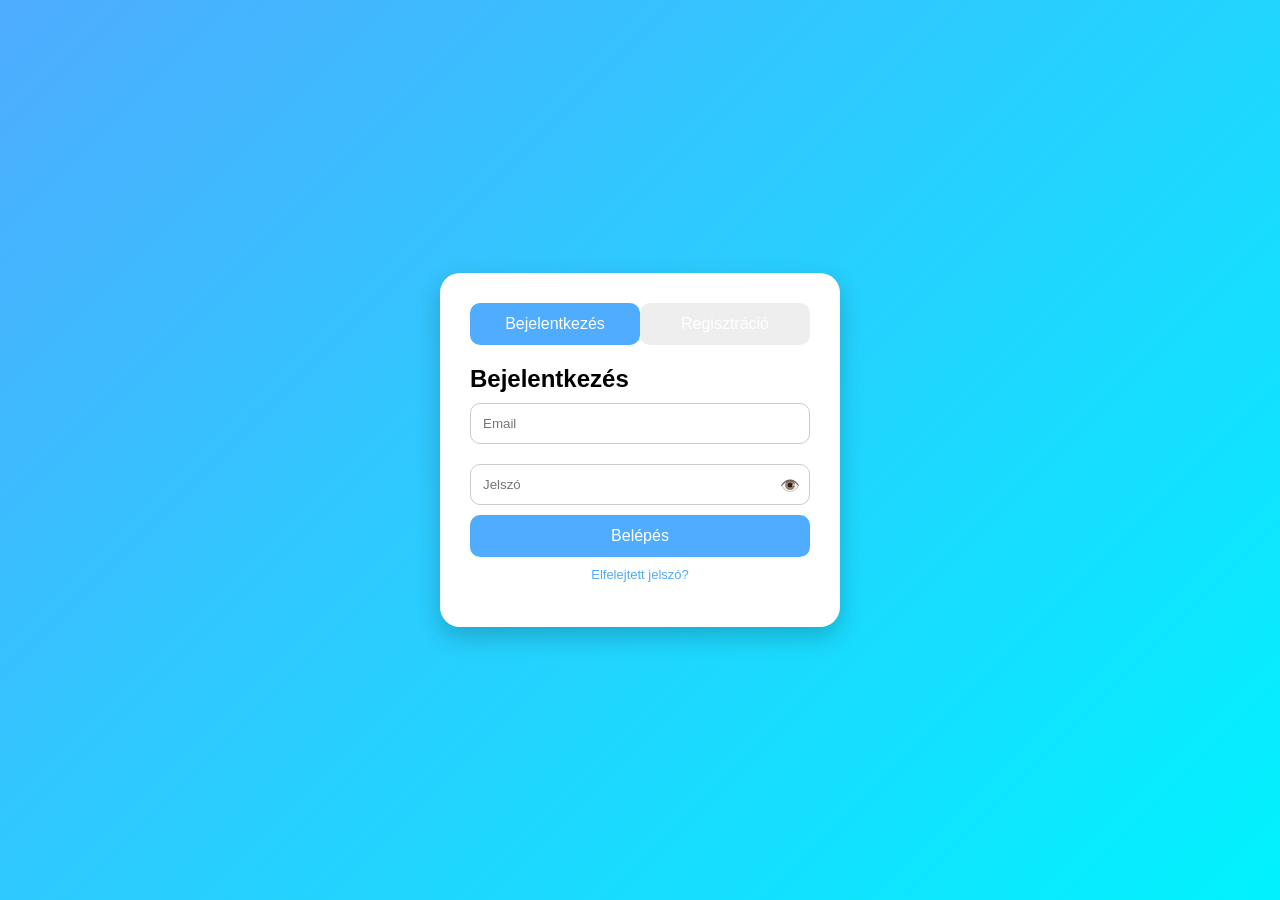
==== bejelentkezés.html @ e27dd705 "Add files via upload" ====
<!DOCTYPE html>
<html lang="hu">
<head>
<meta charset="UTF-8">
<meta name="viewport" content="width=device-width,initial-scale=1">
<title>Login / Register</title>

<link rel="stylesheet" href="style.css">
</head>

<body>

<div class="container">

<div class="tabs">

<button class="tab active" data-form="loginForm">
Bejelentkezés
</button>

<button class="tab" data-form="registerForm">
Regisztráció
</button>

</div>

<!-- LOGIN -->

<form id="loginForm" class="form active">

<h2>Bejelentkezés</h2>

<input type="email" id="loginEmail" placeholder="Email">

<div class="password-box">

<input type="password" id="loginPassword" placeholder="Jelszó">
<span class="eye">👁️</span>

</div>

<button type="submit">Belépés</button>

<p class="forgot" id="forgotPassword">Elfelejtett jelszó?</p>

</form>

<!-- REGISTER -->

<form id="registerForm" class="form">

<h2>Regisztráció</h2>

<input type="text" id="regName" placeholder="Felhasználónév">

<input type="email" id="regEmail" placeholder="Email">

<div class="password-box">

<input type="password" id="regPassword" placeholder="Jelszó">
<span class="eye">👁️</span>

</div>

<div id="passwordError"></div>

<div class="password-box">

<input type="password" id="regPassword2" placeholder="Jelszó újra">
<span class="eye">👁️</span>

</div>

<!-- NEWSLETTER -->
<label class="terms">

<input type="checkbox" id="newsletter">

Feliratkozom a hírlevélre

</label>

<!-- TERMS -->
<label class="terms">

<input type="checkbox" id="terms">

Elfogadom a felhasználási feltételeket

</label>

<button type="submit">Regisztráció</button>

</form>

<p id="message"></p>

</div>

<script src="script.js"></script>

</body>
</html>
---- style.css ----
*{
margin:0;
padding:0;
box-sizing:border-box;
font-family:Arial;
}

body{
height:100vh;
display:flex;
justify-content:center;
align-items:center;
background:linear-gradient(135deg,#4facfe,#00f2fe);
}

.container{
width:400px;
padding:30px;
background:white;
border-radius:20px;
box-shadow:0 10px 25px rgba(0,0,0,.2);
}

.tabs{
display:flex;
margin-bottom:20px;
}

.tab{
flex:1;
padding:12px;
border:none;
background:#eee;
cursor:pointer;
}

.tab.active{
background:#4facfe;
color:white;
}

.form{
display:none;
}

.form.active{
display:block;
}

input{
width:100%;
padding:12px;
margin:10px 0;
border-radius:10px;
border:1px solid #ccc;
}

button{
width:100%;
padding:12px;
border:none;
border-radius:10px;
background:#4facfe;
color:white;
cursor:pointer;
font-size:16px;
}

button:hover{
opacity:.9;
}

.password-box{
position:relative;
}

.eye{
position:absolute;
right:10px;
top:50%;
transform:translateY(-50%);
cursor:pointer;
}

#message{
margin-top:15px;
font-weight:bold;
text-align:center;
}

#passwordError{
color:red;
font-size:13px;
margin-bottom:10px;
}

.terms{
display:flex;
align-items:center;
gap:10px;
margin:15px 0;
font-size:14px;
cursor:pointer;
}

.terms input{
width:auto;
margin:0;
}

.forgot{
text-align:center;
margin-top:10px;
font-size:13px;
color:#4facfe;
cursor:pointer;
}

.forgot:hover{
text-decoration:underline;
}
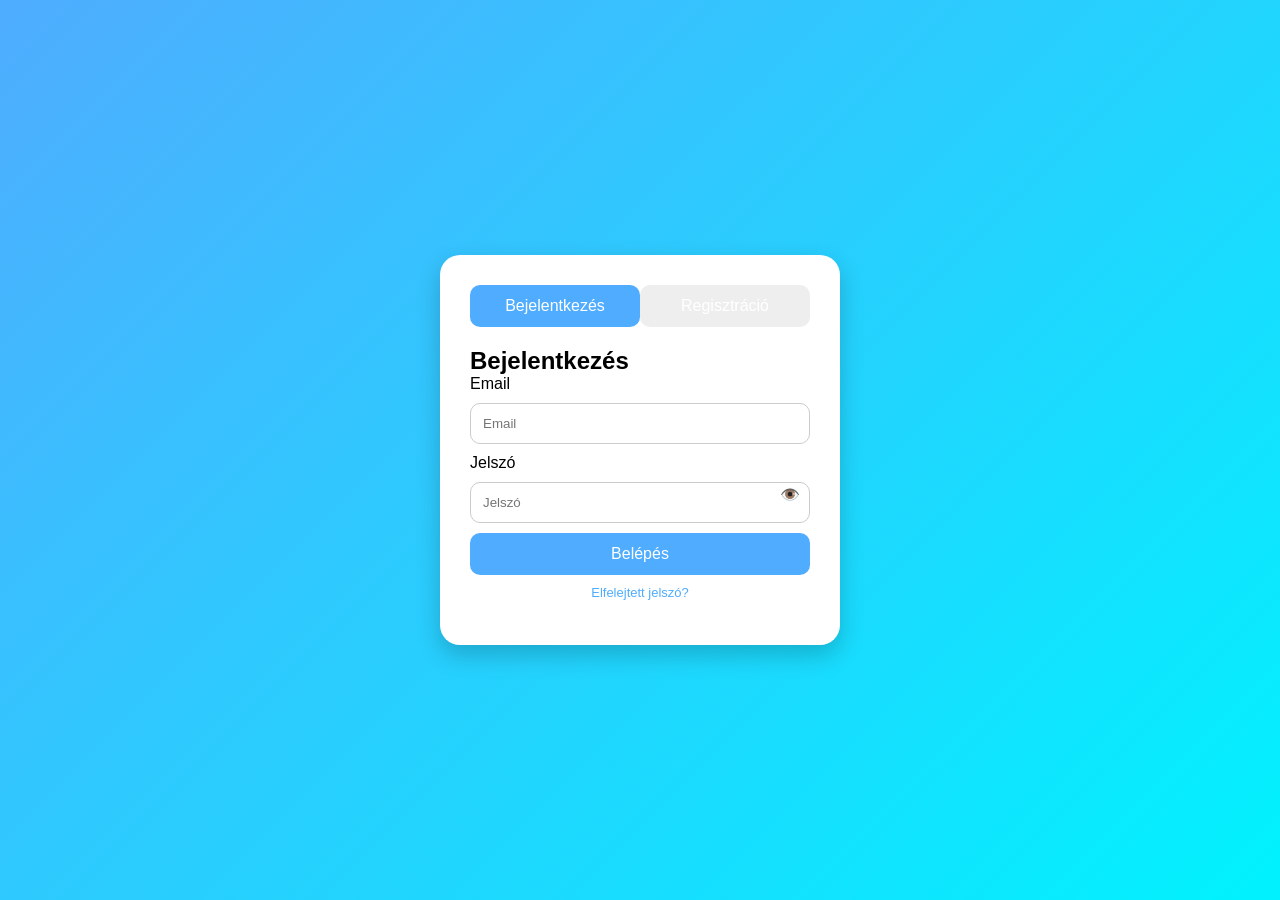
==== commit 369711d4: "Add files via upload" ====
--- a/bejelentkezés.html
+++ b/bejelentkezés.html
@@ -26,15 +26,17 @@
 
 <!-- LOGIN -->
 
-<form id="loginForm" class="form active">
+<form id="loginForm" class="form active" action="service.php" method="post">
 
 <h2>Bejelentkezés</h2>
 
-<input type="email" id="loginEmail" placeholder="Email">
+<label for="loginEmail">Email</label>
+<input type="email" id="loginEmail" placeholder="Email" name="email" autocomplete="email" required>
 
 <div class="password-box">
 
-<input type="password" id="loginPassword" placeholder="Jelszó">
+<label for="loginPassword">Jelszó</label>
+<input type="password" id="loginPassword" placeholder="Jelszó" name="password" autocomplete="current-password" required>
 <span class="eye">👁️</span>
 
 </div>
@@ -51,13 +53,16 @@
 
 <h2>Regisztráció</h2>
 
-<input type="text" id="regName" placeholder="Felhasználónév">
+<label for="regName">Felhasználónév</label>
+<input type="text" id="regName" placeholder="Felhasználónév" autocomplete="username" required>
 
-<input type="email" id="regEmail" placeholder="Email">
+<label for="regEmail">Email</label>
+<input type="email" id="regEmail" placeholder="Email" autocomplete="email" required>
 
 <div class="password-box">
 
-<input type="password" id="regPassword" placeholder="Jelszó">
+<label for="regPassword">Jelszó</label>
+<input type="password" id="regPassword" placeholder="Jelszó" autocomplete="new-password" required>
 <span class="eye">👁️</span>
 
 </div>
@@ -66,7 +71,8 @@
 
 <div class="password-box">
 
-<input type="password" id="regPassword2" placeholder="Jelszó újra">
+<label for="regPassword2">Jelszó újra</label>
+<input type="password" id="regPassword2" placeholder="Jelszó újra" autocomplete="new-password" required>
 <span class="eye">👁️</span>
 
 </div>
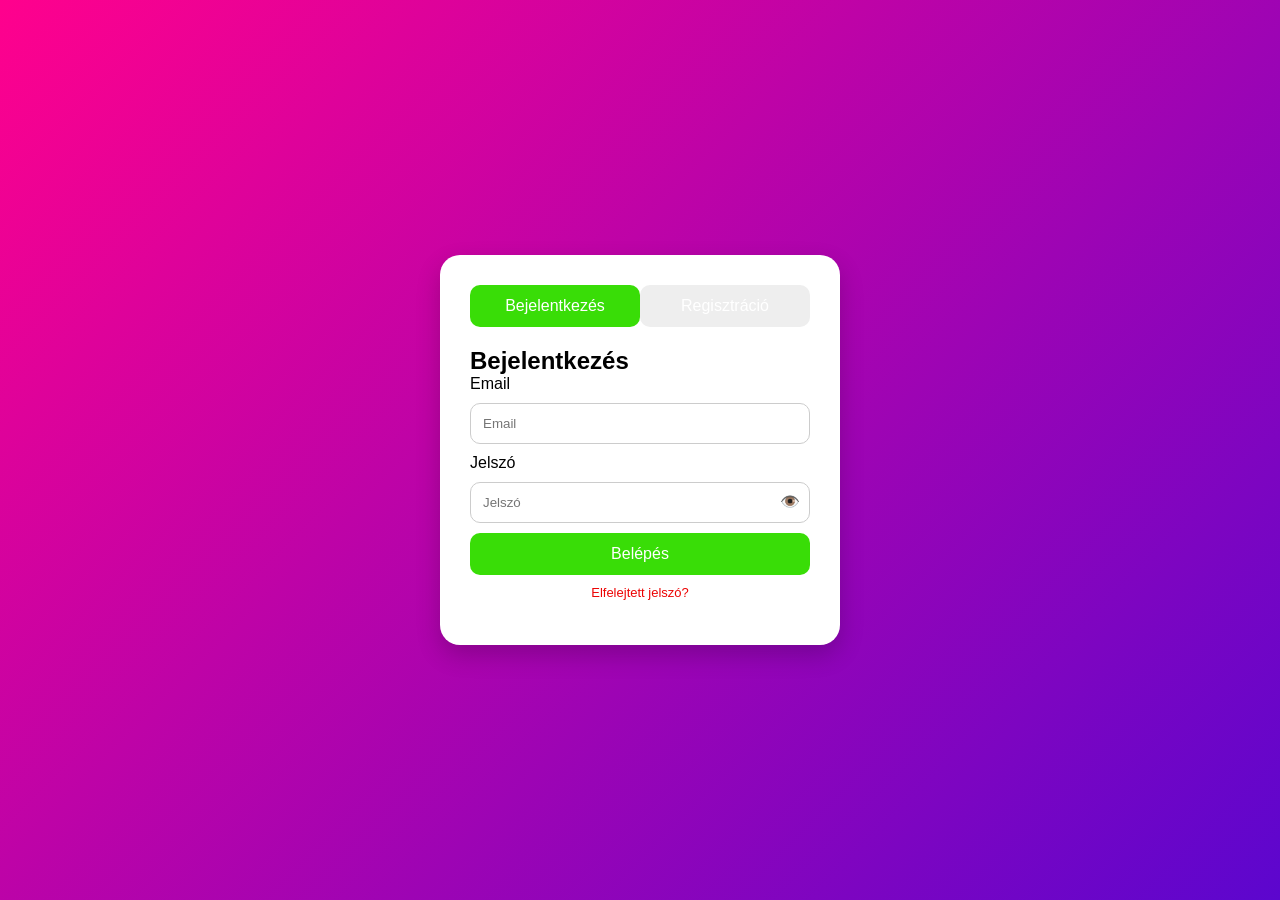
==== commit 999be000: "Add files via upload" ====
--- a/bejelentkezés.html
+++ b/bejelentkezés.html
@@ -3,7 +3,7 @@
 <head>
 <meta charset="UTF-8">
 <meta name="viewport" content="width=device-width,initial-scale=1">
-<title>Login / Register</title>
+<title>Bejelentkezés és regisztráció</title>
 
 <link rel="stylesheet" href="style.css">
 </head>
--- a/style.css
+++ b/style.css
@@ -10,7 +10,7 @@
 display:flex;
 justify-content:center;
 align-items:center;
-background:linear-gradient(135deg,#4facfe,#00f2fe);
+background:linear-gradient(135deg,#ff018d,#5c06ce);
 }
 
 .container{
@@ -35,7 +35,7 @@
 }
 
 .tab.active{
-background:#4facfe;
+background:#39dd07;
 color:white;
 }
 
@@ -60,14 +60,16 @@
 padding:12px;
 border:none;
 border-radius:10px;
-background:#4facfe;
+background:#39dd07;
 color:white;
 cursor:pointer;
 font-size:16px;
 }
 
+
 button:hover{
 opacity:.9;
+border: black solid 3px;
 }
 
 .password-box{
@@ -77,7 +79,7 @@
 .eye{
 position:absolute;
 right:10px;
-top:50%;
+top:60%;
 transform:translateY(-50%);
 cursor:pointer;
 }
@@ -112,7 +114,7 @@
 text-align:center;
 margin-top:10px;
 font-size:13px;
-color:#4facfe;
+color:#ec0404;
 cursor:pointer;
 }
 
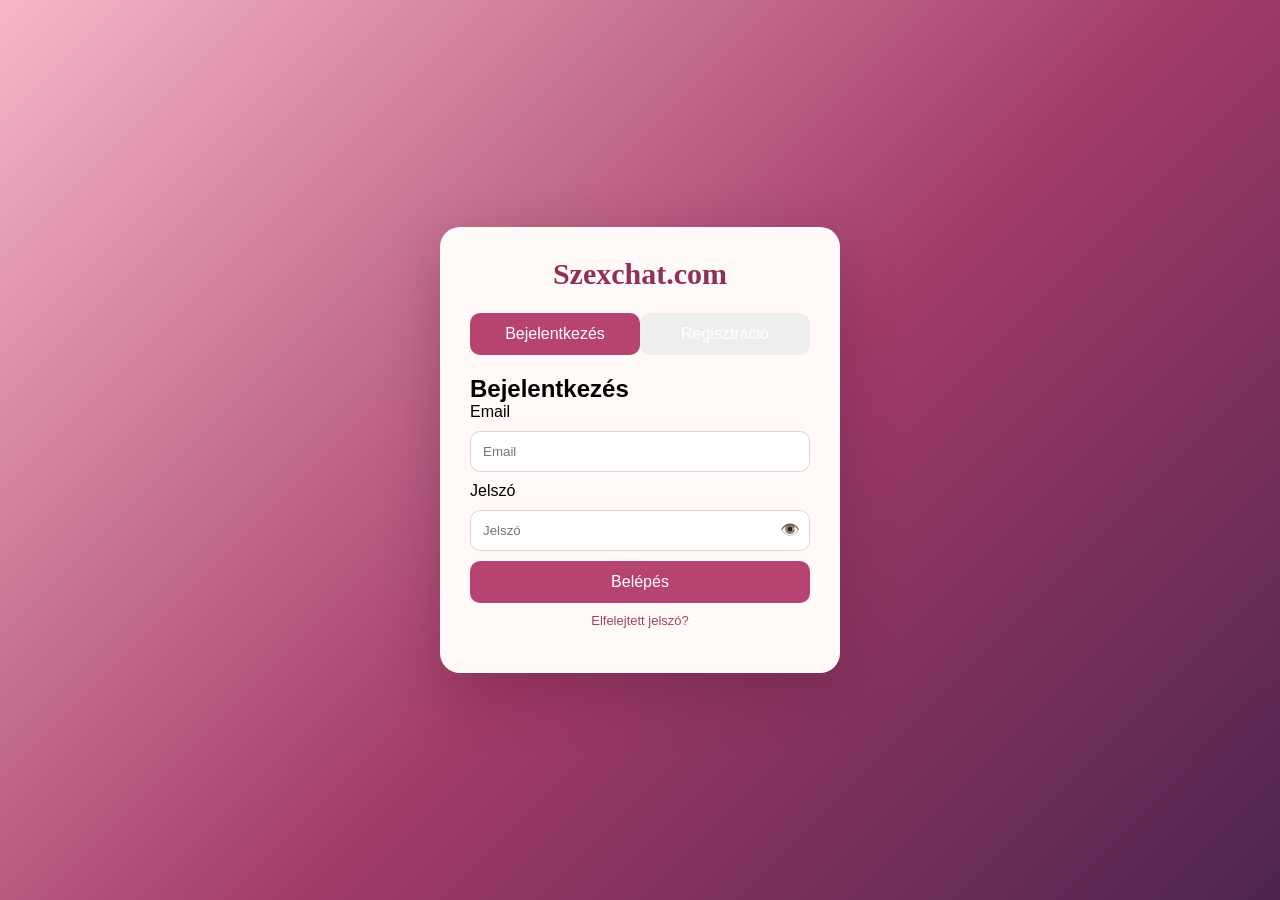
==== commit e5fee923: "Add files via upload sex changes--- :3" ====
--- a/bejelentkezés.html
+++ b/bejelentkezés.html
@@ -3,7 +3,7 @@
 <head>
 <meta charset="UTF-8">
 <meta name="viewport" content="width=device-width,initial-scale=1">
-<title>Bejelentkezés és regisztráció</title>
+<title>Szexchat.com – Bejelentkezés</title>
 
 <link rel="stylesheet" href="style.css">
 </head>
@@ -11,6 +11,8 @@
 <body>
 
 <div class="container">
+
+<h1 class="brand-title">Szexchat.com</h1>
 
 <div class="tabs">
 
--- a/style.css
+++ b/style.css
@@ -10,15 +10,24 @@
 display:flex;
 justify-content:center;
 align-items:center;
-background:linear-gradient(135deg,#ff018d,#5c06ce);
+padding:20px;
+background:linear-gradient(135deg,#f7b7c8,#a13b68 55%,#4e244f);
 }
 
 .container{
 width:400px;
 padding:30px;
-background:white;
+background:#fffaf8;
 border-radius:20px;
-box-shadow:0 10px 25px rgba(0,0,0,.2);
+box-shadow:0 18px 55px rgba(67,18,48,.28);
+}
+
+.brand-title{
+margin-bottom:22px;
+color:#8e3158;
+font-family:Georgia,serif;
+font-size:30px;
+text-align:center;
 }
 
 .tabs{
@@ -35,7 +44,7 @@
 }
 
 .tab.active{
-background:#39dd07;
+background:#b74370;
 color:white;
 }
 
@@ -52,7 +61,8 @@
 padding:12px;
 margin:10px 0;
 border-radius:10px;
-border:1px solid #ccc;
+border:1px solid #e8cbd5;
+background:#fff;
 }
 
 button{
@@ -60,7 +70,7 @@
 padding:12px;
 border:none;
 border-radius:10px;
-background:#39dd07;
+background:#b74370;
 color:white;
 cursor:pointer;
 font-size:16px;
@@ -114,7 +124,7 @@
 text-align:center;
 margin-top:10px;
 font-size:13px;
-color:#ec0404;
+color:#a63e65;
 cursor:pointer;
 }
 
